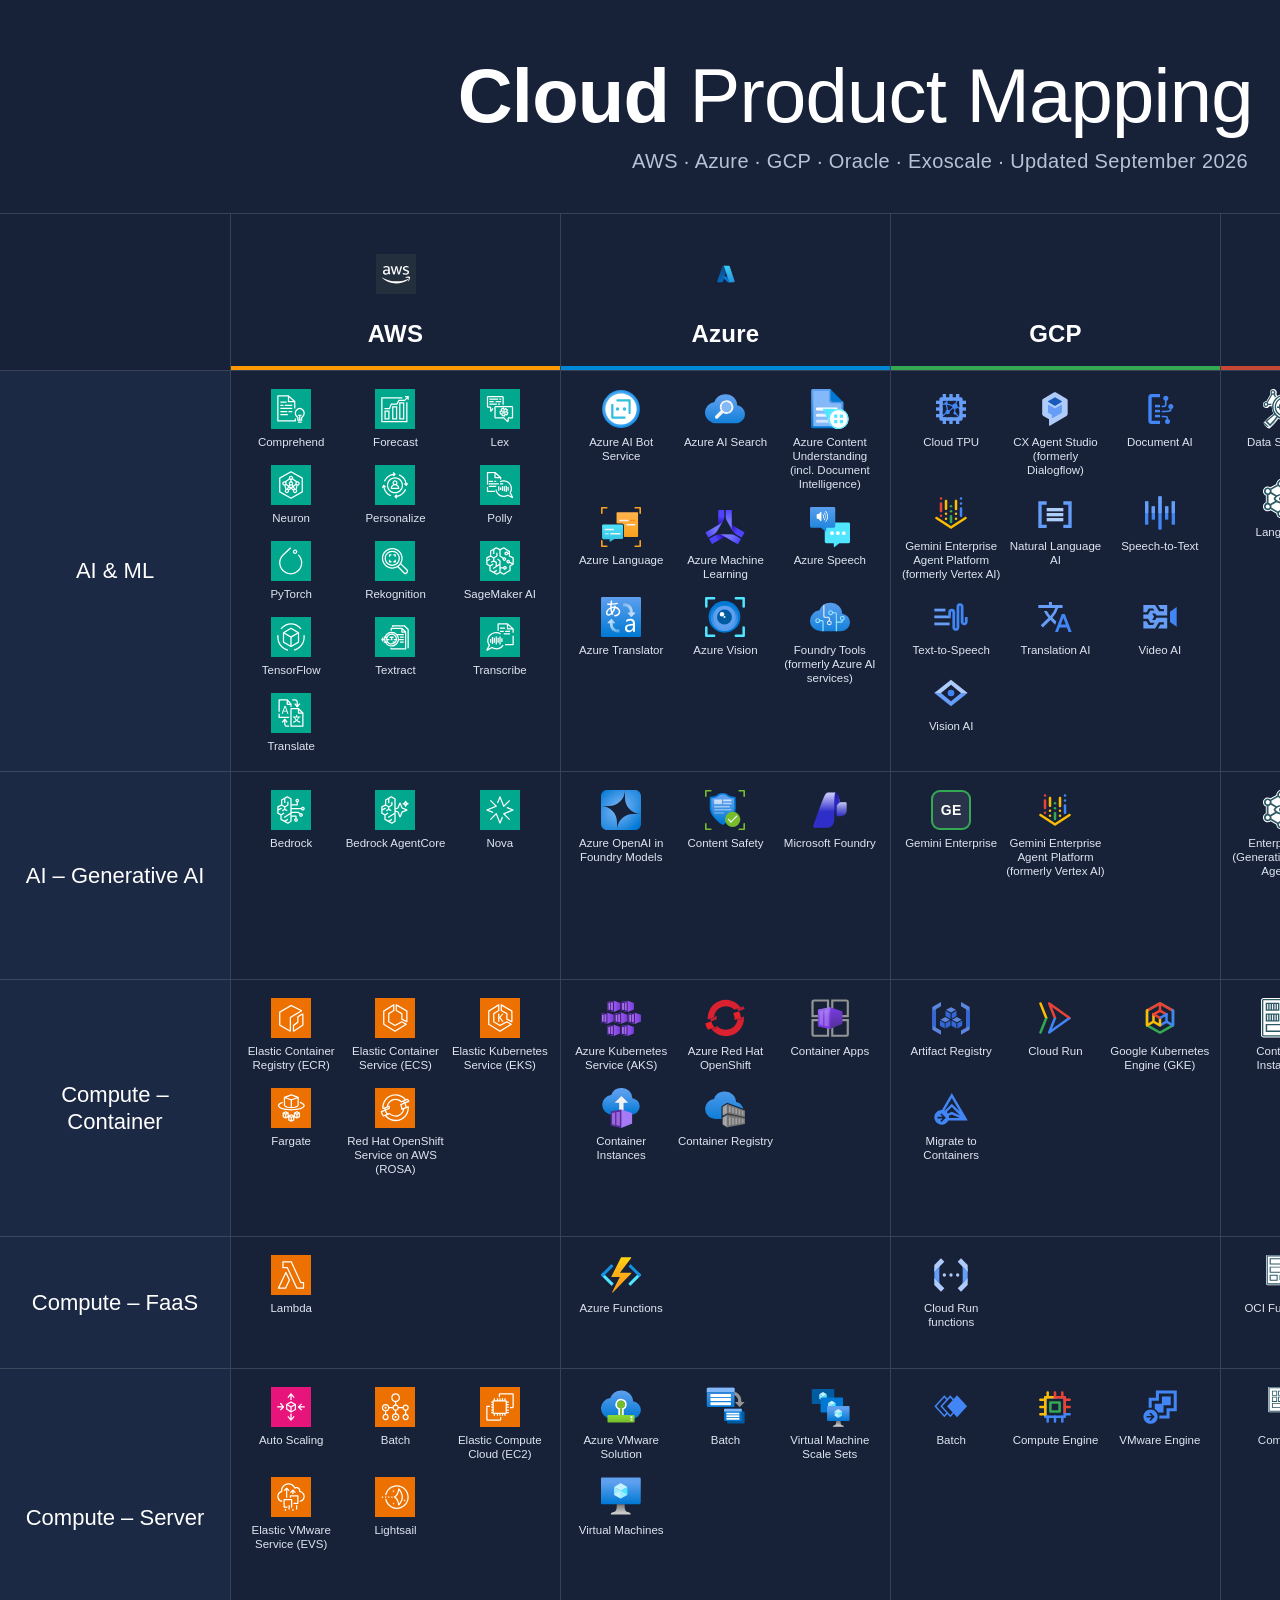
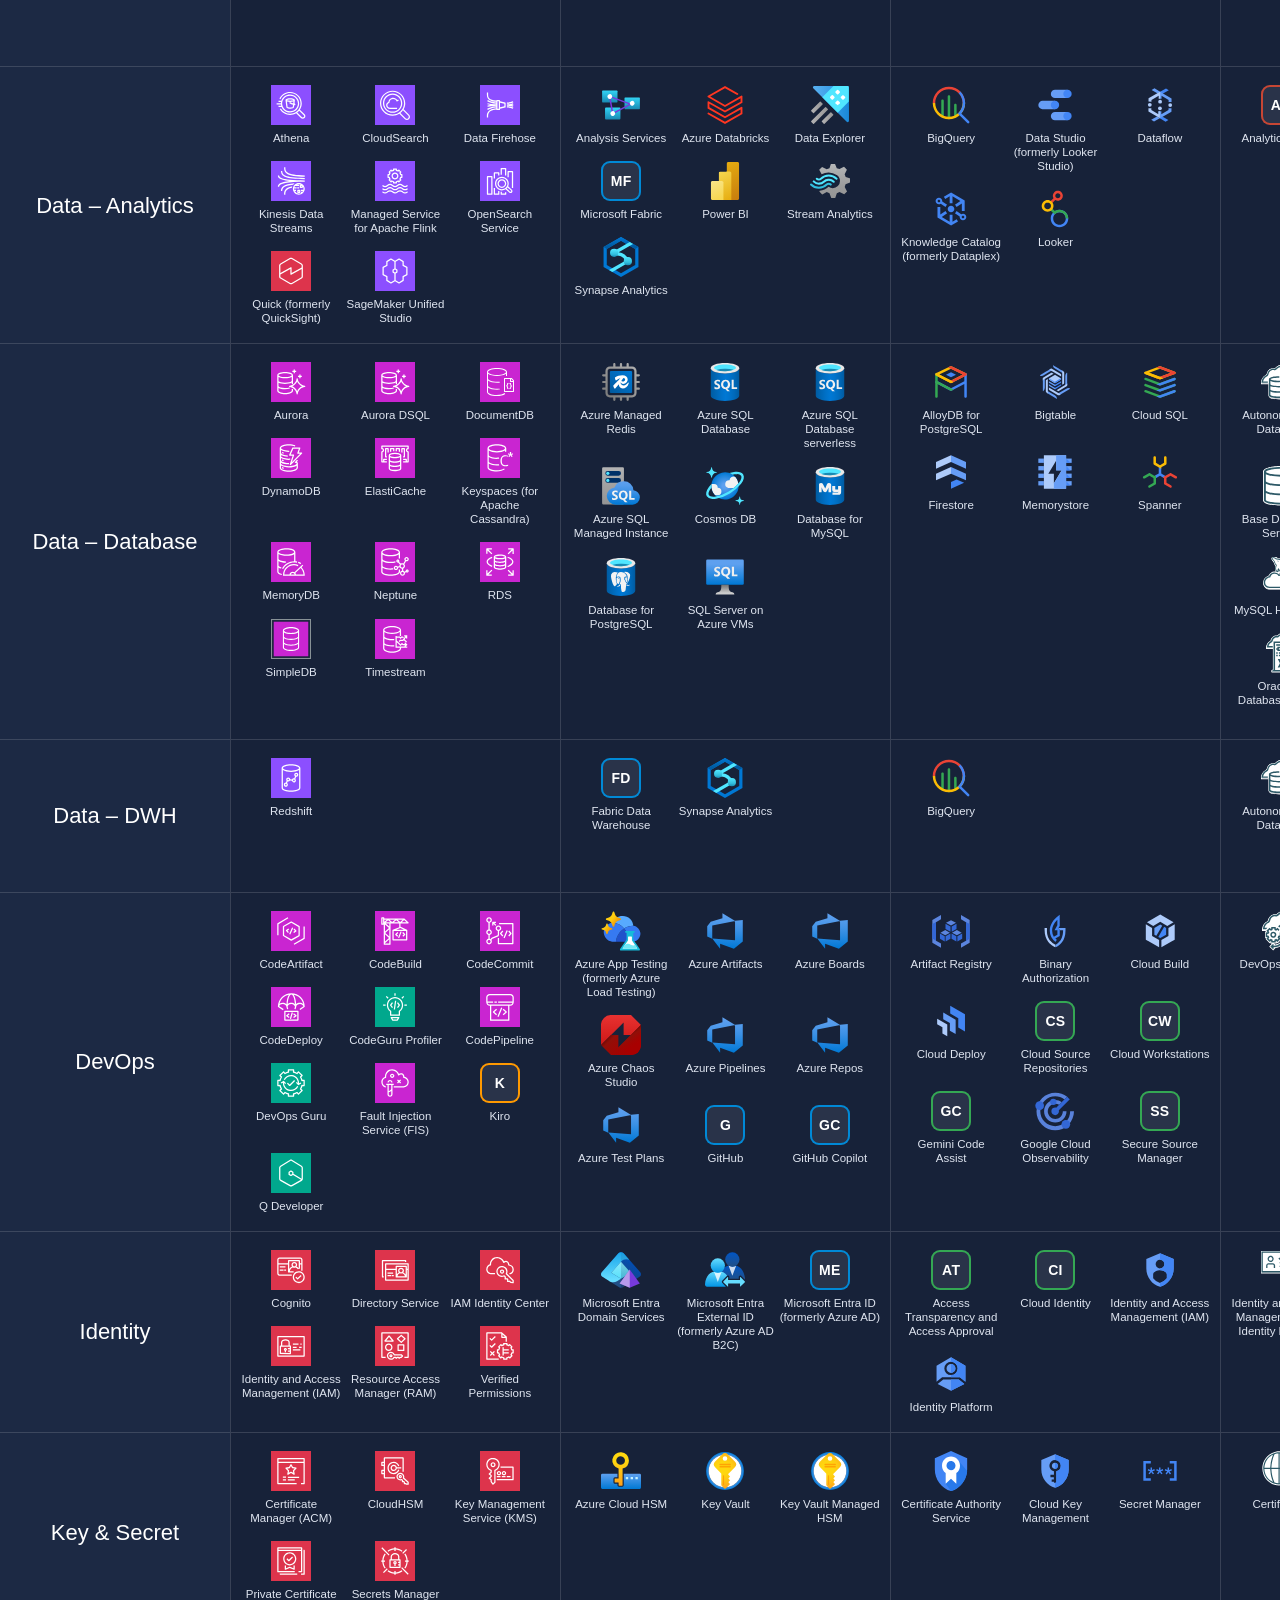
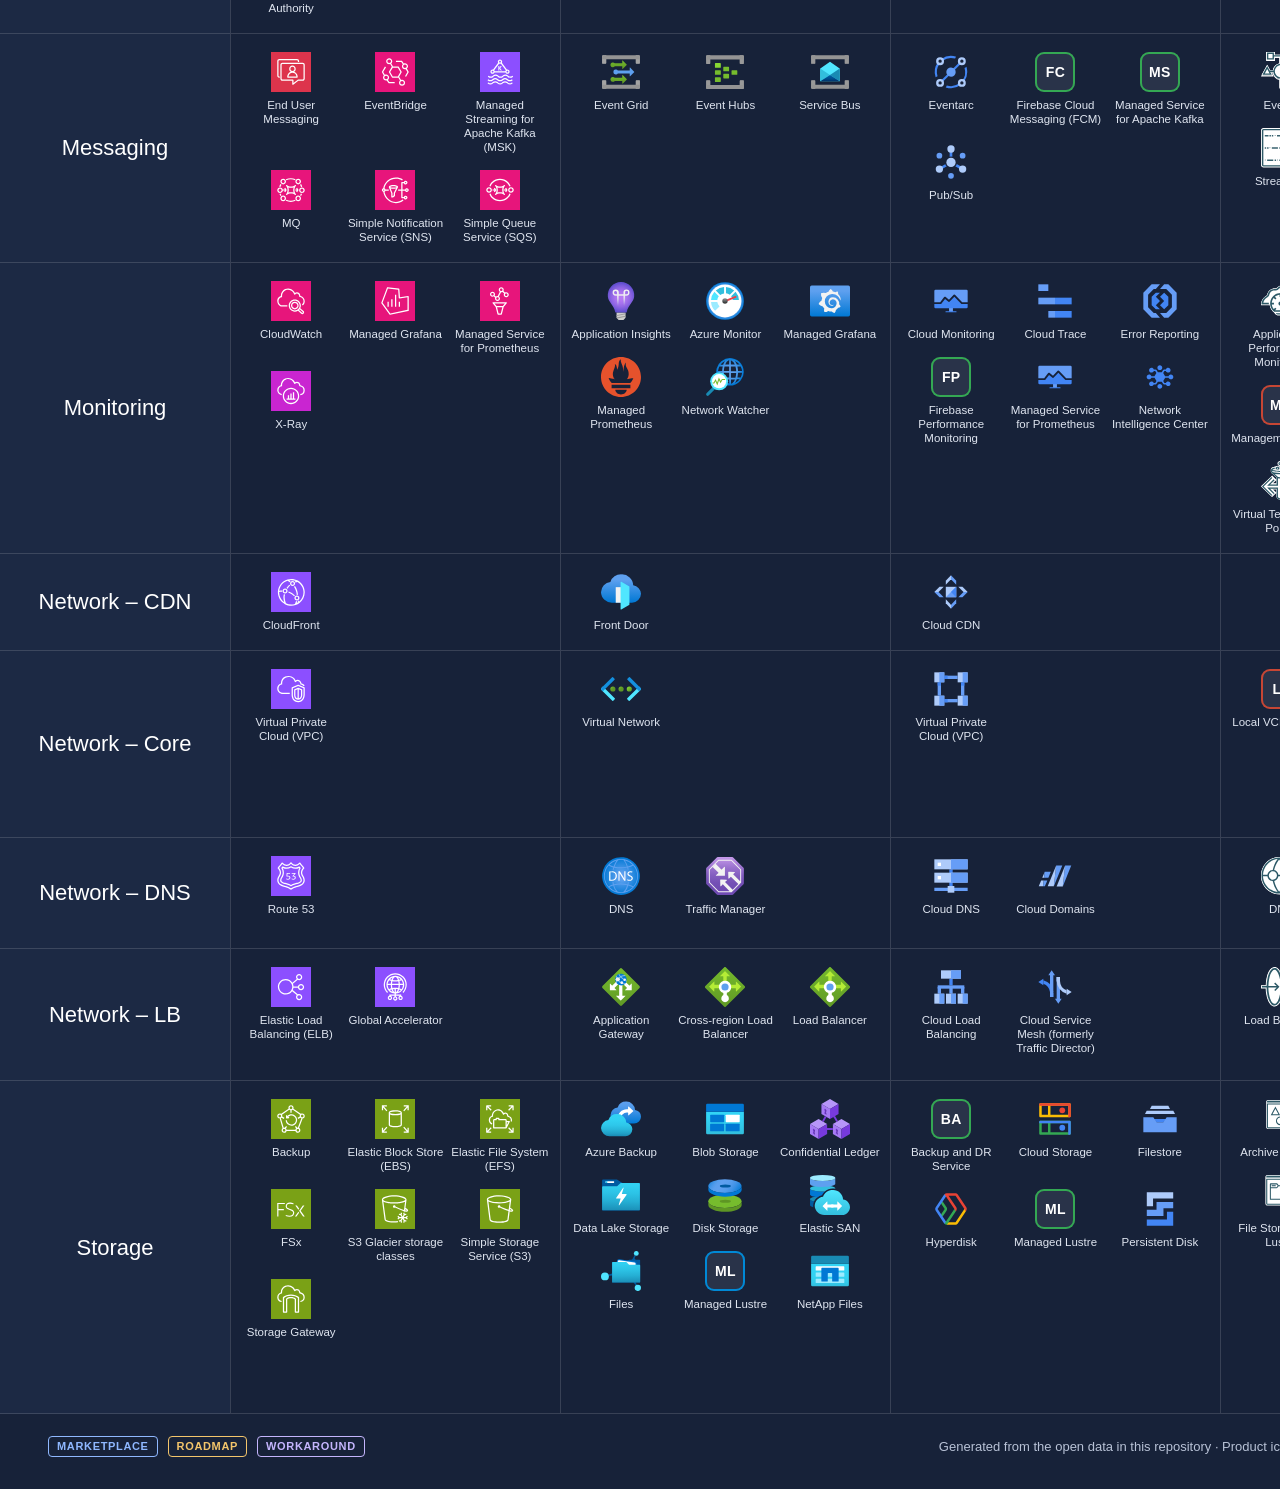
==== docs/poster-brief.html @ ef1ce5b2 "Add official provider icons and generated poster exports - Assign official architecture icons to AWS" ====
<!doctype html>
<html lang="en" data-theme="dark">
<head>
<meta charset="utf-8">
<meta name="viewport" content="width=device-width, initial-scale=1">
<title>Cloud Product Mapping — Brief</title>
<script>
  // ?theme=light|dark (default dark). After layout, expose the poster size for
  // scripts/render.py and size the printed page to the poster.
  (function () {
    var t = new URLSearchParams(location.search).get("theme");
    document.documentElement.setAttribute("data-theme", t === "light" ? "light" : "dark");
    window.addEventListener("load", function () {
      var poster = document.querySelector(".poster");
      var w = Math.ceil(poster.offsetWidth), h = Math.ceil(poster.offsetHeight);
      document.documentElement.setAttribute("data-width", w);
      document.documentElement.setAttribute("data-height", h);
      var style = document.createElement("style");
      style.textContent = "@page { size: " + w + "px " + h + "px; margin: 0; }";
      document.head.appendChild(style);
    });
  })();
</script>
<style>
/* Poster rendering (docs/poster*.html → PNG/PDF via scripts/render.py). */

:root,
:root[data-theme="dark"] {
  --bg: #172239;
  --bg-2: #1c2944;
  --line: rgba(255, 255, 255, 0.14);
  --text: #ffffff;
  --text-muted: #b8c2d6;
  --label: #dfe5f0;
  --mono-bg: rgba(255, 255, 255, 0.08);
  --tag-marketplace: #8fb8ff;
  --tag-roadmap: #f3c56b;
  --tag-workaround: #c4b5fd;
  --icon-plate: transparent;
}

:root[data-theme="light"] {
  --bg: #ffffff;
  --bg-2: #f4f6fa;
  --line: #dfe4ec;
  --text: #16213a;
  --text-muted: #56627a;
  --label: #2b3650;
  --mono-bg: #eef1f6;
  --tag-marketplace: #1a56c4;
  --tag-roadmap: #8a4b00;
  --tag-workaround: #6d28d9;
  --icon-plate: transparent;
}

* { box-sizing: border-box; }

html, body {
  margin: 0;
  background: var(--bg);
  color: var(--text);
  -webkit-print-color-adjust: exact;
  print-color-adjust: exact;
}

body {
  font-family: "Montserrat", "Avenir Next", "Segoe UI", "Helvetica Neue", Arial, sans-serif;
}

.poster {
  width: calc(230px + var(--columns) * 330px);
  padding: 56px 0 32px;
  background: var(--bg);
}

/* ---------------------------------------------------------------- header */

.poster__header { padding: 0 48px 40px; text-align: center; }

.poster__title {
  margin: 0;
  font-size: 76px;
  font-weight: 400;
  letter-spacing: -0.01em;
  line-height: 1.05;
}
.poster__title strong { font-weight: 800; }
.poster__brief {
  display: inline-block;
  margin-left: 18px;
  padding: 4px 16px;
  border: 2px solid currentColor;
  border-radius: 999px;
  font-size: 28px;
  font-weight: 600;
  vertical-align: middle;
  letter-spacing: 0.08em;
  text-transform: uppercase;
}
.poster__subtitle {
  margin: 14px 0 0;
  font-size: 20px;
  color: var(--text-muted);
  letter-spacing: 0.02em;
}

/* ---------------------------------------------------------------- grid */

.grid {
  display: grid;
  grid-template-columns: 230px repeat(var(--columns), 330px);
  border-top: 1px solid var(--line);
}

.grid__corner,
.provider,
.category,
.cell {
  border-bottom: 1px solid var(--line);
}
.provider,
.cell { border-left: 1px solid var(--line); }

.provider {
  display: flex;
  flex-direction: column;
  align-items: center;
  justify-content: center;
  gap: 12px;
  padding: 26px 12px 22px;
  box-shadow: inset 0 -4px 0 var(--provider);
}
.provider__mark { display: grid; place-items: center; height: 68px; }
.provider__logo { max-height: 64px; max-width: 110px; object-fit: contain; }
.provider__name { font-size: 24px; font-weight: 700; letter-spacing: 0.01em; }

.category {
  display: flex;
  align-items: center;
  justify-content: center;
  padding: 20px 18px;
  text-align: center;
  font-size: 22px;
  font-weight: 400;
  line-height: 1.25;
  background: var(--bg-2);
}

.cell {
  display: grid;
  grid-template-columns: repeat(3, 1fr);
  align-content: start;
  gap: 16px 4px;
  padding: 18px 10px;
}

/* ---------------------------------------------------------------- tiles */

.tile {
  display: flex;
  flex-direction: column;
  align-items: center;
  gap: 6px;
  min-width: 0;
  text-align: center;
}

.tile__icon {
  width: 40px;
  height: 40px;
  object-fit: contain;
  flex: none;
}

.tile__icon--mono {
  display: grid;
  place-items: center;
  border-radius: 9px;
  background: var(--mono-bg);
  box-shadow: inset 0 0 0 2px var(--provider);
  color: var(--text);
  font-size: 14px;
  font-weight: 700;
  letter-spacing: 0.02em;
}

.tile__label {
  max-width: 100%;
  font-size: 11.5px;
  line-height: 1.22;
  color: var(--label);
  overflow-wrap: anywhere;
  hyphens: auto;
}

.tile__tag {
  display: inline-block;
  padding: 1px 5px;
  border: 1px solid currentColor;
  border-radius: 4px;
  font-size: 8.5px;
  font-weight: 700;
  line-height: 1.3;
  letter-spacing: 0.06em;
  text-transform: uppercase;
}
.tile__tag--marketplace { color: var(--tag-marketplace); }
.tile__tag--roadmap { color: var(--tag-roadmap); }
.tile__tag--workaround { color: var(--tag-workaround); }

.tile--roadmap .tile__icon,
.tile--workaround .tile__icon { opacity: 0.75; }

/* ---------------------------------------------------------------- footer */

.poster__footer {
  display: flex;
  align-items: center;
  justify-content: space-between;
  gap: 24px;
  padding: 22px 48px 0;
  color: var(--text-muted);
  font-size: 13px;
}
.poster__footer p { margin: 0; text-align: right; }
.poster__legend { display: flex; gap: 10px; }
.poster__legend .tile__tag { font-size: 11px; padding: 2px 8px; }

</style>
</head>
<body>
<div class="poster" style="--columns: 5">
  <header class="poster__header">
    <h1 class="poster__title"><strong>Cloud</strong> Product Mapping <span class="poster__brief">Brief</span></h1>
    <p class="poster__subtitle">AWS · Azure · GCP · Oracle · Exoscale · Updated September 2026</p>
  </header>
  <div class="grid">
<div class="grid__corner"></div>
<div class="provider" style="--provider:#FF9900"><span class="provider__mark"><img class="provider__logo" src="[data-uri]" alt=""></span><span class="provider__name">AWS</span></div>
<div class="provider" style="--provider:#0089D6"><span class="provider__mark"><img class="provider__logo" src="[data-uri]" alt=""></span><span class="provider__name">Azure</span></div>
<div class="provider" style="--provider:#34A853"><span class="provider__mark"></span><span class="provider__name">GCP</span></div>
<div class="provider" style="--provider:#C74634"><span class="provider__mark"><img class="provider__logo" src="[data-uri]" alt=""></span><span class="provider__name">Oracle</span></div>
<div class="provider" style="--provider:#DA291C"><span class="provider__mark"><img class="provider__logo" src="[data-uri]" alt=""></span><span class="provider__name">Exoscale</span></div>
<div class="category"><span>AI &amp; ML</span></div>
<div class="cell" style="--provider:#FF9900"><div class="tile"><img class="tile__icon" src="[data-uri]" alt=""><span class="tile__label">Comprehend</span></div><div class="tile"><img class="tile__icon" src="[data-uri]" alt=""><span class="tile__label">Forecast</span></div><div class="tile"><img class="tile__icon" src="[data-uri]" alt=""><span class="tile__label">Lex</span></div><div class="tile"><img class="tile__icon" src="[data-uri]" alt=""><span class="tile__label">Neuron</span></div><div class="tile"><img class="tile__icon" src="[data-uri]" alt=""><span class="tile__label">Personalize</span></div><div class="tile"><img class="tile__icon" src="[data-uri]" alt=""><span class="tile__label">Polly</span></div><div class="tile"><img class="tile__icon" src="[data-uri]" alt=""><span class="tile__label">PyTorch</span></div><div class="tile"><img class="tile__icon" src="[data-uri]" alt=""><span class="tile__label">Rekognition</span></div><div class="tile"><img class="tile__icon" src="[data-uri]" alt=""><span class="tile__label">SageMaker AI</span></div><div class="tile"><img class="tile__icon" src="[data-uri]" alt=""><span class="tile__label">TensorFlow</span></div><div class="tile"><img class="tile__icon" src="[data-uri]" alt=""><span class="tile__label">Textract</span></div><div class="tile"><img class="tile__icon" src="[data-uri]" alt=""><span class="tile__label">Transcribe</span></div><div class="tile"><img class="tile__icon" src="[data-uri]" alt=""><span class="tile__label">Translate</span></div></div>
<div class="cell" style="--provider:#0089D6"><div class="tile"><img class="tile__icon" src="[data-uri]" alt=""><span class="tile__label">Azure AI Bot Service</span></div><div class="tile"><img class="tile__icon" src="[data-uri]" alt=""><span class="tile__label">Azure AI Search</span></div><div class="tile"><img class="tile__icon" src="[data-uri]" alt=""><span class="tile__label">Azure Content Understanding (incl. Document Intelligence)</span></div><div class="tile"><img class="tile__icon" src="[data-uri]" alt=""><span class="tile__label">Azure Language</span></div><div class="tile"><img class="tile__icon" src="[data-uri]" alt=""><span class="tile__label">Azure Machine Learning</span></div><div class="tile"><img class="tile__icon" src="[data-uri]" alt=""><span class="tile__label">Azure Speech</span></div><div class="tile"><img class="tile__icon" src="[data-uri]" alt=""><span class="tile__label">Azure Translator</span></div><div class="tile"><img class="tile__icon" src="[data-uri]" alt=""><span class="tile__label">Azure Vision</span></div><div class="tile"><img class="tile__icon" src="[data-uri]" alt=""><span class="tile__label">Foundry Tools (formerly Azure AI services)</span></div></div>
<div class="cell" style="--provider:#34A853"><div class="tile"><img class="tile__icon" src="[data-uri]" alt=""><span class="tile__label">Cloud TPU</span></div><div class="tile"><img class="tile__icon" src="[data-uri]" alt=""><span class="tile__label">CX Agent Studio (formerly Dialogflow)</span></div><div class="tile"><img class="tile__icon" src="[data-uri]" alt=""><span class="tile__label">Document AI</span></div><div class="tile"><img class="tile__icon" src="[data-uri]" alt=""><span class="tile__label">Gemini Enterprise Agent Platform (formerly Vertex AI)</span></div><div class="tile"><img class="tile__icon" src="[data-uri]" alt=""><span class="tile__label">Natural Language AI</span></div><div class="tile"><img class="tile__icon" src="[data-uri]" alt=""><span class="tile__label">Speech-to-Text</span></div><div class="tile"><img class="tile__icon" src="[data-uri]" alt=""><span class="tile__label">Text-to-Speech</span></div><div class="tile"><img class="tile__icon" src="[data-uri]" alt=""><span class="tile__label">Translation AI</span></div><div class="tile"><img class="tile__icon" src="[data-uri]" alt=""><span class="tile__label">Video AI</span></div><div class="tile"><img class="tile__icon" src="[data-uri]" alt=""><span class="tile__label">Vision AI</span></div></div>
<div class="cell" style="--provider:#C74634"><div class="tile"><img class="tile__icon" src="[data-uri]" alt=""><span class="tile__label">Data Science</span></div><div class="tile"><img class="tile__icon" src="[data-uri]" alt=""><span class="tile__label">Digital Assistant</span></div><div class="tile"><img class="tile__icon" src="[data-uri]" alt=""><span class="tile__label">Document Understanding</span></div><div class="tile"><img class="tile__icon" src="[data-uri]" alt=""><span class="tile__label">Language</span></div><div class="tile"><img class="tile__icon" src="[data-uri]" alt=""><span class="tile__label">Speech</span></div><div class="tile"><img class="tile__icon" src="[data-uri]" alt=""><span class="tile__label">Vision</span></div></div>
<div class="cell" style="--provider:#DA291C"><div class="tile"><img class="tile__icon" src="[data-uri]" alt=""><span class="tile__label">GPU Instances</span></div><div class="tile tile--workaround"><img class="tile__icon" src="[data-uri]" alt=""><span class="tile__label">Open-source MLOps on GPU Instances / SKS</span><span class="tile__tag tile__tag--workaround">Workaround</span></div></div>
<div class="category"><span>AI – Generative AI</span></div>
<div class="cell" style="--provider:#FF9900"><div class="tile"><img class="tile__icon" src="[data-uri]" alt=""><span class="tile__label">Bedrock</span></div><div class="tile"><img class="tile__icon" src="[data-uri]" alt=""><span class="tile__label">Bedrock AgentCore</span></div><div class="tile"><img class="tile__icon" src="[data-uri]" alt=""><span class="tile__label">Nova</span></div></div>
<div class="cell" style="--provider:#0089D6"><div class="tile"><img class="tile__icon" src="[data-uri]" alt=""><span class="tile__label">Azure OpenAI in Foundry Models</span></div><div class="tile"><img class="tile__icon" src="[data-uri]" alt=""><span class="tile__label">Content Safety</span></div><div class="tile"><img class="tile__icon" src="[data-uri]" alt=""><span class="tile__label">Microsoft Foundry</span></div></div>
<div class="cell" style="--provider:#34A853"><div class="tile"><span class="tile__icon tile__icon--mono" aria-hidden="true">GE</span><span class="tile__label">Gemini Enterprise</span></div><div class="tile"><img class="tile__icon" src="[data-uri]" alt=""><span class="tile__label">Gemini Enterprise Agent Platform (formerly Vertex AI)</span></div></div>
<div class="cell" style="--provider:#C74634"><div class="tile"><img class="tile__icon" src="[data-uri]" alt=""><span class="tile__label">Enterprise AI (Generative AI &amp; AI Agents)</span></div></div>
<div class="cell" style="--provider:#DA291C"><div class="tile"><img class="tile__icon" src="[data-uri]" alt=""><span class="tile__label">Dedicated Inference</span></div><div class="tile"><img class="tile__icon" src="[data-uri]" alt=""><span class="tile__label">Managed Inference</span></div><div class="tile"><img class="tile__icon" src="[data-uri]" alt=""><span class="tile__label">Managed Vector Databases</span></div><div class="tile tile--marketplace"><img class="tile__icon" src="[data-uri]" alt=""><span class="tile__label">DigLM</span><span class="tile__tag tile__tag--marketplace">Marketplace</span></div></div>
<div class="category"><span>Compute – Container</span></div>
<div class="cell" style="--provider:#FF9900"><div class="tile"><img class="tile__icon" src="[data-uri]" alt=""><span class="tile__label">Elastic Container Registry (ECR)</span></div><div class="tile"><img class="tile__icon" src="[data-uri]" alt=""><span class="tile__label">Elastic Container Service (ECS)</span></div><div class="tile"><img class="tile__icon" src="[data-uri]" alt=""><span class="tile__label">Elastic Kubernetes Service (EKS)</span></div><div class="tile"><img class="tile__icon" src="[data-uri]" alt=""><span class="tile__label">Fargate</span></div><div class="tile"><img class="tile__icon" src="[data-uri]" alt=""><span class="tile__label">Red Hat OpenShift Service on AWS (ROSA)</span></div></div>
<div class="cell" style="--provider:#0089D6"><div class="tile"><img class="tile__icon" src="[data-uri]" alt=""><span class="tile__label">Azure Kubernetes Service (AKS)</span></div><div class="tile"><img class="tile__icon" src="[data-uri]" alt=""><span class="tile__label">Azure Red Hat OpenShift</span></div><div class="tile"><img class="tile__icon" src="[data-uri]" alt=""><span class="tile__label">Container Apps</span></div><div class="tile"><img class="tile__icon" src="[data-uri]" alt=""><span class="tile__label">Container Instances</span></div><div class="tile"><img class="tile__icon" src="[data-uri]" alt=""><span class="tile__label">Container Registry</span></div></div>
<div class="cell" style="--provider:#34A853"><div class="tile"><img class="tile__icon" src="[data-uri]" alt=""><span class="tile__label">Artifact Registry</span></div><div class="tile"><img class="tile__icon" src="[data-uri]" alt=""><span class="tile__label">Cloud Run</span></div><div class="tile"><img class="tile__icon" src="[data-uri]" alt=""><span class="tile__label">Google Kubernetes Engine (GKE)</span></div><div class="tile"><img class="tile__icon" src="[data-uri]" alt=""><span class="tile__label">Migrate to Containers</span></div></div>
<div class="cell" style="--provider:#C74634"><div class="tile"><img class="tile__icon" src="[data-uri]" alt=""><span class="tile__label">Container Instances</span></div><div class="tile"><img class="tile__icon" src="[data-uri]" alt=""><span class="tile__label">Container Registry</span></div><div class="tile"><img class="tile__icon" src="[data-uri]" alt=""><span class="tile__label">Kubernetes Engine (OKE)</span></div></div>
<div class="cell" style="--provider:#DA291C"><div class="tile"><img class="tile__icon" src="[data-uri]" alt=""><span class="tile__label">Karpenter for SKS</span></div><div class="tile"><img class="tile__icon" src="[data-uri]" alt=""><span class="tile__label">Scalable Kubernetes Service (SKS)</span></div><div class="tile tile--marketplace"><img class="tile__icon" src="[data-uri]" alt=""><span class="tile__label">8gears Container Registry (Harbor)</span><span class="tile__tag tile__tag--marketplace">Marketplace</span></div><div class="tile tile--marketplace"><img class="tile__icon" src="[data-uri]" alt=""><span class="tile__label">APPUiO Managed OpenShift</span><span class="tile__tag tile__tag--marketplace">Marketplace</span></div><div class="tile tile--marketplace"><img class="tile__icon" src="[data-uri]" alt=""><span class="tile__label">Kubernetes Platform by Elastisys</span><span class="tile__tag tile__tag--marketplace">Marketplace</span></div></div>
<div class="category"><span>Compute – FaaS</span></div>
<div class="cell" style="--provider:#FF9900"><div class="tile"><img class="tile__icon" src="[data-uri]" alt=""><span class="tile__label">Lambda</span></div></div>
<div class="cell" style="--provider:#0089D6"><div class="tile"><img class="tile__icon" src="[data-uri]" alt=""><span class="tile__label">Azure Functions</span></div></div>
<div class="cell" style="--provider:#34A853"><div class="tile"><img class="tile__icon" src="[data-uri]" alt=""><span class="tile__label">Cloud Run functions</span></div></div>
<div class="cell" style="--provider:#C74634"><div class="tile"><img class="tile__icon" src="[data-uri]" alt=""><span class="tile__label">OCI Functions</span></div></div>
<div class="cell" style="--provider:#DA291C"><div class="tile tile--roadmap"><img class="tile__icon" src="[data-uri]" alt=""><span class="tile__label">Serverless</span><span class="tile__tag tile__tag--roadmap">Roadmap</span></div><div class="tile tile--workaround"><img class="tile__icon" src="[data-uri]" alt=""><span class="tile__label">SKS + Knative / OpenFaaS</span><span class="tile__tag tile__tag--workaround">Workaround</span></div></div>
<div class="category"><span>Compute – Server</span></div>
<div class="cell" style="--provider:#FF9900"><div class="tile"><img class="tile__icon" src="[data-uri]" alt=""><span class="tile__label">Auto Scaling</span></div><div class="tile"><img class="tile__icon" src="[data-uri]" alt=""><span class="tile__label">Batch</span></div><div class="tile"><img class="tile__icon" src="[data-uri]" alt=""><span class="tile__label">Elastic Compute Cloud (EC2)</span></div><div class="tile"><img class="tile__icon" src="[data-uri]" alt=""><span class="tile__label">Elastic VMware Service (EVS)</span></div><div class="tile"><img class="tile__icon" src="[data-uri]" alt=""><span class="tile__label">Lightsail</span></div></div>
<div class="cell" style="--provider:#0089D6"><div class="tile"><img class="tile__icon" src="[data-uri]" alt=""><span class="tile__label">Azure VMware Solution</span></div><div class="tile"><img class="tile__icon" src="[data-uri]" alt=""><span class="tile__label">Batch</span></div><div class="tile"><img class="tile__icon" src="[data-uri]" alt=""><span class="tile__label">Virtual Machine Scale Sets</span></div><div class="tile"><img class="tile__icon" src="[data-uri]" alt=""><span class="tile__label">Virtual Machines</span></div></div>
<div class="cell" style="--provider:#34A853"><div class="tile"><img class="tile__icon" src="[data-uri]" alt=""><span class="tile__label">Batch</span></div><div class="tile"><img class="tile__icon" src="[data-uri]" alt=""><span class="tile__label">Compute Engine</span></div><div class="tile"><img class="tile__icon" src="[data-uri]" alt=""><span class="tile__label">VMware Engine</span></div></div>
<div class="cell" style="--provider:#C74634"><div class="tile"><img class="tile__icon" src="[data-uri]" alt=""><span class="tile__label">Compute</span></div><div class="tile"><span class="tile__icon tile__icon--mono" aria-hidden="true">OC</span><span class="tile__label">Oracle Cloud VMware Solution</span></div></div>
<div class="cell" style="--provider:#DA291C"><div class="tile"><img class="tile__icon" src="[data-uri]" alt=""><span class="tile__label">Anti-Affinity Groups</span></div><div class="tile"><img class="tile__icon" src="[data-uri]" alt=""><span class="tile__label">Compute Instances</span></div><div class="tile"><img class="tile__icon" src="[data-uri]" alt=""><span class="tile__label">Custom Templates</span></div><div class="tile"><img class="tile__icon" src="[data-uri]" alt=""><span class="tile__label">Dedicated Hypervisors</span></div><div class="tile"><img class="tile__icon" src="[data-uri]" alt=""><span class="tile__label">GPU Instances</span></div><div class="tile"><img class="tile__icon" src="[data-uri]" alt=""><span class="tile__label">Instance Pools</span></div><div class="tile tile--marketplace"><img class="tile__icon" src="[data-uri]" alt=""><span class="tile__label">Microsoft SQL Server PAYG</span><span class="tile__tag tile__tag--marketplace">Marketplace</span></div></div>
<div class="category"><span>Data – Analytics</span></div>
<div class="cell" style="--provider:#FF9900"><div class="tile"><img class="tile__icon" src="[data-uri]" alt=""><span class="tile__label">Athena</span></div><div class="tile"><img class="tile__icon" src="[data-uri]" alt=""><span class="tile__label">CloudSearch</span></div><div class="tile"><img class="tile__icon" src="[data-uri]" alt=""><span class="tile__label">Data Firehose</span></div><div class="tile"><img class="tile__icon" src="[data-uri]" alt=""><span class="tile__label">Kinesis Data Streams</span></div><div class="tile"><img class="tile__icon" src="[data-uri]" alt=""><span class="tile__label">Managed Service for Apache Flink</span></div><div class="tile"><img class="tile__icon" src="[data-uri]" alt=""><span class="tile__label">OpenSearch Service</span></div><div class="tile"><img class="tile__icon" src="[data-uri]" alt=""><span class="tile__label">Quick (formerly QuickSight)</span></div><div class="tile"><img class="tile__icon" src="[data-uri]" alt=""><span class="tile__label">SageMaker Unified Studio</span></div></div>
<div class="cell" style="--provider:#0089D6"><div class="tile"><img class="tile__icon" src="[data-uri]" alt=""><span class="tile__label">Analysis Services</span></div><div class="tile"><img class="tile__icon" src="[data-uri]" alt=""><span class="tile__label">Azure Databricks</span></div><div class="tile"><img class="tile__icon" src="[data-uri]" alt=""><span class="tile__label">Data Explorer</span></div><div class="tile"><span class="tile__icon tile__icon--mono" aria-hidden="true">MF</span><span class="tile__label">Microsoft Fabric</span></div><div class="tile"><img class="tile__icon" src="[data-uri]" alt=""><span class="tile__label">Power BI</span></div><div class="tile"><img class="tile__icon" src="[data-uri]" alt=""><span class="tile__label">Stream Analytics</span></div><div class="tile"><img class="tile__icon" src="[data-uri]" alt=""><span class="tile__label">Synapse Analytics</span></div></div>
<div class="cell" style="--provider:#34A853"><div class="tile"><img class="tile__icon" src="[data-uri]" alt=""><span class="tile__label">BigQuery</span></div><div class="tile"><img class="tile__icon" src="[data-uri]" alt=""><span class="tile__label">Data Studio (formerly Looker Studio)</span></div><div class="tile"><img class="tile__icon" src="[data-uri]" alt=""><span class="tile__label">Dataflow</span></div><div class="tile"><img class="tile__icon" src="[data-uri]" alt=""><span class="tile__label">Knowledge Catalog (formerly Dataplex)</span></div><div class="tile"><img class="tile__icon" src="[data-uri]" alt=""><span class="tile__label">Looker</span></div></div>
<div class="cell" style="--provider:#C74634"><div class="tile"><span class="tile__icon tile__icon--mono" aria-hidden="true">AC</span><span class="tile__label">Analytics Cloud</span></div><div class="tile"><span class="tile__icon tile__icon--mono" aria-hidden="true">FD</span><span class="tile__label">Fusion Data Intelligence (formerly Fusion Analytics Warehouse)</span></div><div class="tile"><img class="tile__icon" src="[data-uri]" alt=""><span class="tile__label">Search with OpenSearch</span></div></div>
<div class="cell" style="--provider:#DA291C"><div class="tile"><img class="tile__icon" src="[data-uri]" alt=""><span class="tile__label">Managed ClickHouse</span></div><div class="tile"><img class="tile__icon" src="[data-uri]" alt=""><span class="tile__label">Managed OpenSearch</span></div><div class="tile tile--marketplace"><img class="tile__icon" src="[data-uri]" alt=""><span class="tile__label">Matomo (Glasskube)</span><span class="tile__tag tile__tag--marketplace">Marketplace</span></div><div class="tile tile--marketplace"><img class="tile__icon" src="[data-uri]" alt=""><span class="tile__label">Metabase (Glasskube)</span><span class="tile__tag tile__tag--marketplace">Marketplace</span></div></div>
<div class="category"><span>Data – Database</span></div>
<div class="cell" style="--provider:#FF9900"><div class="tile"><img class="tile__icon" src="[data-uri]" alt=""><span class="tile__label">Aurora</span></div><div class="tile"><img class="tile__icon" src="[data-uri]" alt=""><span class="tile__label">Aurora DSQL</span></div><div class="tile"><img class="tile__icon" src="[data-uri]" alt=""><span class="tile__label">DocumentDB</span></div><div class="tile"><img class="tile__icon" src="[data-uri]" alt=""><span class="tile__label">DynamoDB</span></div><div class="tile"><img class="tile__icon" src="[data-uri]" alt=""><span class="tile__label">ElastiCache</span></div><div class="tile"><img class="tile__icon" src="[data-uri]" alt=""><span class="tile__label">Keyspaces (for Apache Cassandra)</span></div><div class="tile"><img class="tile__icon" src="[data-uri]" alt=""><span class="tile__label">MemoryDB</span></div><div class="tile"><img class="tile__icon" src="[data-uri]" alt=""><span class="tile__label">Neptune</span></div><div class="tile"><img class="tile__icon" src="[data-uri]" alt=""><span class="tile__label">RDS</span></div><div class="tile"><img class="tile__icon" src="[data-uri]" alt=""><span class="tile__label">SimpleDB</span></div><div class="tile"><img class="tile__icon" src="[data-uri]" alt=""><span class="tile__label">Timestream</span></div></div>
<div class="cell" style="--provider:#0089D6"><div class="tile"><img class="tile__icon" src="[data-uri]" alt=""><span class="tile__label">Azure Managed Redis</span></div><div class="tile"><img class="tile__icon" src="[data-uri]" alt=""><span class="tile__label">Azure SQL Database</span></div><div class="tile"><img class="tile__icon" src="[data-uri]" alt=""><span class="tile__label">Azure SQL Database serverless</span></div><div class="tile"><img class="tile__icon" src="[data-uri]" alt=""><span class="tile__label">Azure SQL Managed Instance</span></div><div class="tile"><img class="tile__icon" src="[data-uri]" alt=""><span class="tile__label">Cosmos DB</span></div><div class="tile"><img class="tile__icon" src="[data-uri]" alt=""><span class="tile__label">Database for MySQL</span></div><div class="tile"><img class="tile__icon" src="[data-uri]" alt=""><span class="tile__label">Database for PostgreSQL</span></div><div class="tile"><img class="tile__icon" src="[data-uri]" alt=""><span class="tile__label">SQL Server on Azure VMs</span></div></div>
<div class="cell" style="--provider:#34A853"><div class="tile"><img class="tile__icon" src="[data-uri]" alt=""><span class="tile__label">AlloyDB for PostgreSQL</span></div><div class="tile"><img class="tile__icon" src="[data-uri]" alt=""><span class="tile__label">Bigtable</span></div><div class="tile"><img class="tile__icon" src="[data-uri]" alt=""><span class="tile__label">Cloud SQL</span></div><div class="tile"><img class="tile__icon" src="[data-uri]" alt=""><span class="tile__label">Firestore</span></div><div class="tile"><img class="tile__icon" src="[data-uri]" alt=""><span class="tile__label">Memorystore</span></div><div class="tile"><img class="tile__icon" src="[data-uri]" alt=""><span class="tile__label">Spanner</span></div></div>
<div class="cell" style="--provider:#C74634"><div class="tile"><img class="tile__icon" src="[data-uri]" alt=""><span class="tile__label">Autonomous AI Database</span></div><div class="tile"><img class="tile__icon" src="[data-uri]" alt=""><span class="tile__label">Autonomous AI JSON Database</span></div><div class="tile"><img class="tile__icon" src="[data-uri]" alt=""><span class="tile__label">Autonomous AI Transaction Processing</span></div><div class="tile"><img class="tile__icon" src="[data-uri]" alt=""><span class="tile__label">Base Database Service</span></div><div class="tile"><img class="tile__icon" src="[data-uri]" alt=""><span class="tile__label">Database with PostgreSQL</span></div><div class="tile"><img class="tile__icon" src="[data-uri]" alt=""><span class="tile__label">Exadata Database Service</span></div><div class="tile"><img class="tile__icon" src="[data-uri]" alt=""><span class="tile__label">MySQL HeatWave</span></div><div class="tile"><img class="tile__icon" src="[data-uri]" alt=""><span class="tile__label">NoSQL Database</span></div><div class="tile"><img class="tile__icon" src="[data-uri]" alt=""><span class="tile__label">OCI Cache</span></div><div class="tile"><img class="tile__icon" src="[data-uri]" alt=""><span class="tile__label">Oracle AI Database@AWS</span></div><div class="tile"><img class="tile__icon" src="[data-uri]" alt=""><span class="tile__label">Oracle AI Database@Azure</span></div><div class="tile"><img class="tile__icon" src="[data-uri]" alt=""><span class="tile__label">Oracle AI Database@Google Cloud</span></div></div>
<div class="cell" style="--provider:#DA291C"><div class="tile"><img class="tile__icon" src="[data-uri]" alt=""><span class="tile__label">DBaaS</span></div><div class="tile"><img class="tile__icon" src="[data-uri]" alt=""><span class="tile__label">Managed ClickHouse</span></div><div class="tile"><img class="tile__icon" src="[data-uri]" alt=""><span class="tile__label">Managed MySQL</span></div><div class="tile"><img class="tile__icon" src="[data-uri]" alt=""><span class="tile__label">Managed OpenSearch</span></div><div class="tile"><img class="tile__icon" src="[data-uri]" alt=""><span class="tile__label">Managed PostgreSQL</span></div><div class="tile"><img class="tile__icon" src="[data-uri]" alt=""><span class="tile__label">Managed Valkey</span></div><div class="tile"><img class="tile__icon" src="[data-uri]" alt=""><span class="tile__label">pgvector (Vector Search)</span></div><div class="tile tile--workaround"><img class="tile__icon" src="[data-uri]" alt=""><span class="tile__label">Cassandra / graph databases on Compute</span><span class="tile__tag tile__tag--workaround">Workaround</span></div></div>
<div class="category"><span>Data – DWH</span></div>
<div class="cell" style="--provider:#FF9900"><div class="tile"><img class="tile__icon" src="[data-uri]" alt=""><span class="tile__label">Redshift</span></div></div>
<div class="cell" style="--provider:#0089D6"><div class="tile"><span class="tile__icon tile__icon--mono" aria-hidden="true">FD</span><span class="tile__label">Fabric Data Warehouse</span></div><div class="tile"><img class="tile__icon" src="[data-uri]" alt=""><span class="tile__label">Synapse Analytics</span></div></div>
<div class="cell" style="--provider:#34A853"><div class="tile"><img class="tile__icon" src="[data-uri]" alt=""><span class="tile__label">BigQuery</span></div></div>
<div class="cell" style="--provider:#C74634"><div class="tile"><img class="tile__icon" src="[data-uri]" alt=""><span class="tile__label">Autonomous AI Database</span></div><div class="tile"><img class="tile__icon" src="[data-uri]" alt=""><span class="tile__label">Autonomous AI Lakehouse (formerly Autonomous Data Warehouse)</span></div><div class="tile"><img class="tile__icon" src="[data-uri]" alt=""><span class="tile__label">MySQL HeatWave</span></div></div>
<div class="cell" style="--provider:#DA291C"><div class="tile tile--roadmap"><img class="tile__icon" src="[data-uri]" alt=""><span class="tile__label">Data Platform</span><span class="tile__tag tile__tag--roadmap">Roadmap</span></div><div class="tile tile--workaround"><img class="tile__icon" src="[data-uri]" alt=""><span class="tile__label">Managed ClickHouse + Object Storage</span><span class="tile__tag tile__tag--workaround">Workaround</span></div></div>
<div class="category"><span>DevOps</span></div>
<div class="cell" style="--provider:#FF9900"><div class="tile"><img class="tile__icon" src="[data-uri]" alt=""><span class="tile__label">CodeArtifact</span></div><div class="tile"><img class="tile__icon" src="[data-uri]" alt=""><span class="tile__label">CodeBuild</span></div><div class="tile"><img class="tile__icon" src="[data-uri]" alt=""><span class="tile__label">CodeCommit</span></div><div class="tile"><img class="tile__icon" src="[data-uri]" alt=""><span class="tile__label">CodeDeploy</span></div><div class="tile"><img class="tile__icon" src="[data-uri]" alt=""><span class="tile__label">CodeGuru Profiler</span></div><div class="tile"><img class="tile__icon" src="[data-uri]" alt=""><span class="tile__label">CodePipeline</span></div><div class="tile"><img class="tile__icon" src="[data-uri]" alt=""><span class="tile__label">DevOps Guru</span></div><div class="tile"><img class="tile__icon" src="[data-uri]" alt=""><span class="tile__label">Fault Injection Service (FIS)</span></div><div class="tile"><span class="tile__icon tile__icon--mono" aria-hidden="true">K</span><span class="tile__label">Kiro</span></div><div class="tile"><img class="tile__icon" src="[data-uri]" alt=""><span class="tile__label">Q Developer</span></div></div>
<div class="cell" style="--provider:#0089D6"><div class="tile"><img class="tile__icon" src="[data-uri]" alt=""><span class="tile__label">Azure App Testing (formerly Azure Load Testing)</span></div><div class="tile"><img class="tile__icon" src="[data-uri]" alt=""><span class="tile__label">Azure Artifacts</span></div><div class="tile"><img class="tile__icon" src="[data-uri]" alt=""><span class="tile__label">Azure Boards</span></div><div class="tile"><img class="tile__icon" src="[data-uri]" alt=""><span class="tile__label">Azure Chaos Studio</span></div><div class="tile"><img class="tile__icon" src="[data-uri]" alt=""><span class="tile__label">Azure Pipelines</span></div><div class="tile"><img class="tile__icon" src="[data-uri]" alt=""><span class="tile__label">Azure Repos</span></div><div class="tile"><img class="tile__icon" src="[data-uri]" alt=""><span class="tile__label">Azure Test Plans</span></div><div class="tile"><span class="tile__icon tile__icon--mono" aria-hidden="true">G</span><span class="tile__label">GitHub</span></div><div class="tile"><span class="tile__icon tile__icon--mono" aria-hidden="true">GC</span><span class="tile__label">GitHub Copilot</span></div></div>
<div class="cell" style="--provider:#34A853"><div class="tile"><img class="tile__icon" src="[data-uri]" alt=""><span class="tile__label">Artifact Registry</span></div><div class="tile"><img class="tile__icon" src="[data-uri]" alt=""><span class="tile__label">Binary Authorization</span></div><div class="tile"><img class="tile__icon" src="[data-uri]" alt=""><span class="tile__label">Cloud Build</span></div><div class="tile"><img class="tile__icon" src="[data-uri]" alt=""><span class="tile__label">Cloud Deploy</span></div><div class="tile"><span class="tile__icon tile__icon--mono" aria-hidden="true">CS</span><span class="tile__label">Cloud Source Repositories</span></div><div class="tile"><span class="tile__icon tile__icon--mono" aria-hidden="true">CW</span><span class="tile__label">Cloud Workstations</span></div><div class="tile"><span class="tile__icon tile__icon--mono" aria-hidden="true">GC</span><span class="tile__label">Gemini Code Assist</span></div><div class="tile"><img class="tile__icon" src="[data-uri]" alt=""><span class="tile__label">Google Cloud Observability</span></div><div class="tile"><span class="tile__icon tile__icon--mono" aria-hidden="true">SS</span><span class="tile__label">Secure Source Manager</span></div></div>
<div class="cell" style="--provider:#C74634"><div class="tile"><img class="tile__icon" src="[data-uri]" alt=""><span class="tile__label">DevOps Service</span></div><div class="tile"><img class="tile__icon" src="[data-uri]" alt=""><span class="tile__label">Visual Builder Studio</span></div></div>
<div class="cell" style="--provider:#DA291C"><div class="tile tile--marketplace"><img class="tile__icon" src="[data-uri]" alt=""><span class="tile__label">Forgejo by Servala</span><span class="tile__tag tile__tag--marketplace">Marketplace</span></div><div class="tile tile--marketplace"><img class="tile__icon" src="[data-uri]" alt=""><span class="tile__label">GitLab Enterprise by Servala</span><span class="tile__tag tile__tag--marketplace">Marketplace</span></div><div class="tile tile--marketplace"><img class="tile__icon" src="[data-uri]" alt=""><span class="tile__label">SOKKAN AI-development Cockpit</span><span class="tile__tag tile__tag--marketplace">Marketplace</span></div><div class="tile tile--workaround"><img class="tile__icon" src="[data-uri]" alt=""><span class="tile__label">CI/CD runners on Compute / SKS</span><span class="tile__tag tile__tag--workaround">Workaround</span></div></div>
<div class="category"><span>Identity</span></div>
<div class="cell" style="--provider:#FF9900"><div class="tile"><img class="tile__icon" src="[data-uri]" alt=""><span class="tile__label">Cognito</span></div><div class="tile"><img class="tile__icon" src="[data-uri]" alt=""><span class="tile__label">Directory Service</span></div><div class="tile"><img class="tile__icon" src="[data-uri]" alt=""><span class="tile__label">IAM Identity Center</span></div><div class="tile"><img class="tile__icon" src="[data-uri]" alt=""><span class="tile__label">Identity and Access Management (IAM)</span></div><div class="tile"><img class="tile__icon" src="[data-uri]" alt=""><span class="tile__label">Resource Access Manager (RAM)</span></div><div class="tile"><img class="tile__icon" src="[data-uri]" alt=""><span class="tile__label">Verified Permissions</span></div></div>
<div class="cell" style="--provider:#0089D6"><div class="tile"><img class="tile__icon" src="[data-uri]" alt=""><span class="tile__label">Microsoft Entra Domain Services</span></div><div class="tile"><img class="tile__icon" src="[data-uri]" alt=""><span class="tile__label">Microsoft Entra External ID (formerly Azure AD B2C)</span></div><div class="tile"><span class="tile__icon tile__icon--mono" aria-hidden="true">ME</span><span class="tile__label">Microsoft Entra ID (formerly Azure AD)</span></div></div>
<div class="cell" style="--provider:#34A853"><div class="tile"><span class="tile__icon tile__icon--mono" aria-hidden="true">AT</span><span class="tile__label">Access Transparency and Access Approval</span></div><div class="tile"><span class="tile__icon tile__icon--mono" aria-hidden="true">CI</span><span class="tile__label">Cloud Identity</span></div><div class="tile"><img class="tile__icon" src="[data-uri]" alt=""><span class="tile__label">Identity and Access Management (IAM)</span></div><div class="tile"><img class="tile__icon" src="[data-uri]" alt=""><span class="tile__label">Identity Platform</span></div></div>
<div class="cell" style="--provider:#C74634"><div class="tile"><img class="tile__icon" src="[data-uri]" alt=""><span class="tile__label">Identity and Access Management with Identity Domains</span></div></div>
<div class="cell" style="--provider:#DA291C"><div class="tile"><img class="tile__icon" src="[data-uri]" alt=""><span class="tile__label">IAM</span></div><div class="tile"><img class="tile__icon" src="[data-uri]" alt=""><span class="tile__label">Two-Factor Authentication</span></div><div class="tile tile--marketplace"><img class="tile__icon" src="[data-uri]" alt=""><span class="tile__label">Keycloak by Servala</span><span class="tile__tag tile__tag--marketplace">Marketplace</span></div></div>
<div class="category"><span>Key &amp; Secret</span></div>
<div class="cell" style="--provider:#FF9900"><div class="tile"><img class="tile__icon" src="[data-uri]" alt=""><span class="tile__label">Certificate Manager (ACM)</span></div><div class="tile"><img class="tile__icon" src="[data-uri]" alt=""><span class="tile__label">CloudHSM</span></div><div class="tile"><img class="tile__icon" src="[data-uri]" alt=""><span class="tile__label">Key Management Service (KMS)</span></div><div class="tile"><img class="tile__icon" src="[data-uri]" alt=""><span class="tile__label">Private Certificate Authority</span></div><div class="tile"><img class="tile__icon" src="[data-uri]" alt=""><span class="tile__label">Secrets Manager</span></div></div>
<div class="cell" style="--provider:#0089D6"><div class="tile"><img class="tile__icon" src="[data-uri]" alt=""><span class="tile__label">Azure Cloud HSM</span></div><div class="tile"><img class="tile__icon" src="[data-uri]" alt=""><span class="tile__label">Key Vault</span></div><div class="tile"><img class="tile__icon" src="[data-uri]" alt=""><span class="tile__label">Key Vault Managed HSM</span></div></div>
<div class="cell" style="--provider:#34A853"><div class="tile"><img class="tile__icon" src="[data-uri]" alt=""><span class="tile__label">Certificate Authority Service</span></div><div class="tile"><img class="tile__icon" src="[data-uri]" alt=""><span class="tile__label">Cloud Key Management</span></div><div class="tile"><img class="tile__icon" src="[data-uri]" alt=""><span class="tile__label">Secret Manager</span></div></div>
<div class="cell" style="--provider:#C74634"><div class="tile"><img class="tile__icon" src="[data-uri]" alt=""><span class="tile__label">Certificates</span></div><div class="tile"><img class="tile__icon" src="[data-uri]" alt=""><span class="tile__label">Vault</span></div></div>
<div class="cell" style="--provider:#DA291C"><div class="tile"><img class="tile__icon" src="[data-uri]" alt=""><span class="tile__label">Key Management Service (KMS)</span></div><div class="tile tile--marketplace"><img class="tile__icon" src="[data-uri]" alt=""><span class="tile__label">HashiCorp Vault (Glasskube)</span><span class="tile__tag tile__tag--marketplace">Marketplace</span></div></div>
<div class="category"><span>Messaging</span></div>
<div class="cell" style="--provider:#FF9900"><div class="tile"><img class="tile__icon" src="[data-uri]" alt=""><span class="tile__label">End User Messaging</span></div><div class="tile"><img class="tile__icon" src="[data-uri]" alt=""><span class="tile__label">EventBridge</span></div><div class="tile"><img class="tile__icon" src="[data-uri]" alt=""><span class="tile__label">Managed Streaming for Apache Kafka (MSK)</span></div><div class="tile"><img class="tile__icon" src="[data-uri]" alt=""><span class="tile__label">MQ</span></div><div class="tile"><img class="tile__icon" src="[data-uri]" alt=""><span class="tile__label">Simple Notification Service (SNS)</span></div><div class="tile"><img class="tile__icon" src="[data-uri]" alt=""><span class="tile__label">Simple Queue Service (SQS)</span></div></div>
<div class="cell" style="--provider:#0089D6"><div class="tile"><img class="tile__icon" src="[data-uri]" alt=""><span class="tile__label">Event Grid</span></div><div class="tile"><img class="tile__icon" src="[data-uri]" alt=""><span class="tile__label">Event Hubs</span></div><div class="tile"><img class="tile__icon" src="[data-uri]" alt=""><span class="tile__label">Service Bus</span></div></div>
<div class="cell" style="--provider:#34A853"><div class="tile"><img class="tile__icon" src="[data-uri]" alt=""><span class="tile__label">Eventarc</span></div><div class="tile"><span class="tile__icon tile__icon--mono" aria-hidden="true">FC</span><span class="tile__label">Firebase Cloud Messaging (FCM)</span></div><div class="tile"><span class="tile__icon tile__icon--mono" aria-hidden="true">MS</span><span class="tile__label">Managed Service for Apache Kafka</span></div><div class="tile"><img class="tile__icon" src="[data-uri]" alt=""><span class="tile__label">Pub/Sub</span></div></div>
<div class="cell" style="--provider:#C74634"><div class="tile"><img class="tile__icon" src="[data-uri]" alt=""><span class="tile__label">Events</span></div><div class="tile"><img class="tile__icon" src="[data-uri]" alt=""><span class="tile__label">Notifications</span></div><div class="tile"><img class="tile__icon" src="[data-uri]" alt=""><span class="tile__label">Queue</span></div><div class="tile"><img class="tile__icon" src="[data-uri]" alt=""><span class="tile__label">Streaming</span></div></div>
<div class="cell" style="--provider:#DA291C"><div class="tile"><img class="tile__icon" src="[data-uri]" alt=""><span class="tile__label">Managed Kafka</span></div><div class="tile"><img class="tile__icon" src="[data-uri]" alt=""><span class="tile__label">Object Storage Data Events</span></div></div>
<div class="category"><span>Monitoring</span></div>
<div class="cell" style="--provider:#FF9900"><div class="tile"><img class="tile__icon" src="[data-uri]" alt=""><span class="tile__label">CloudWatch</span></div><div class="tile"><img class="tile__icon" src="[data-uri]" alt=""><span class="tile__label">Managed Grafana</span></div><div class="tile"><img class="tile__icon" src="[data-uri]" alt=""><span class="tile__label">Managed Service for Prometheus</span></div><div class="tile"><img class="tile__icon" src="[data-uri]" alt=""><span class="tile__label">X-Ray</span></div></div>
<div class="cell" style="--provider:#0089D6"><div class="tile"><img class="tile__icon" src="[data-uri]" alt=""><span class="tile__label">Application Insights</span></div><div class="tile"><img class="tile__icon" src="[data-uri]" alt=""><span class="tile__label">Azure Monitor</span></div><div class="tile"><img class="tile__icon" src="[data-uri]" alt=""><span class="tile__label">Managed Grafana</span></div><div class="tile"><img class="tile__icon" src="[data-uri]" alt=""><span class="tile__label">Managed Prometheus</span></div><div class="tile"><img class="tile__icon" src="[data-uri]" alt=""><span class="tile__label">Network Watcher</span></div></div>
<div class="cell" style="--provider:#34A853"><div class="tile"><img class="tile__icon" src="[data-uri]" alt=""><span class="tile__label">Cloud Monitoring</span></div><div class="tile"><img class="tile__icon" src="[data-uri]" alt=""><span class="tile__label">Cloud Trace</span></div><div class="tile"><img class="tile__icon" src="[data-uri]" alt=""><span class="tile__label">Error Reporting</span></div><div class="tile"><span class="tile__icon tile__icon--mono" aria-hidden="true">FP</span><span class="tile__label">Firebase Performance Monitoring</span></div><div class="tile"><img class="tile__icon" src="[data-uri]" alt=""><span class="tile__label">Managed Service for Prometheus</span></div><div class="tile"><img class="tile__icon" src="[data-uri]" alt=""><span class="tile__label">Network Intelligence Center</span></div></div>
<div class="cell" style="--provider:#C74634"><div class="tile"><img class="tile__icon" src="[data-uri]" alt=""><span class="tile__label">Application Performance Monitoring</span></div><div class="tile"><span class="tile__icon tile__icon--mono" aria-hidden="true">CD</span><span class="tile__label">Console Dashboards</span></div><div class="tile"><span class="tile__icon tile__icon--mono" aria-hidden="true">IR</span><span class="tile__label">Inter-Region Latency</span></div><div class="tile"><span class="tile__icon tile__icon--mono" aria-hidden="true">MA</span><span class="tile__label">Management Agent</span></div><div class="tile"><img class="tile__icon" src="[data-uri]" alt=""><span class="tile__label">Monitoring</span></div><div class="tile"><span class="tile__icon tile__icon--mono" aria-hidden="true">NV</span><span class="tile__label">Network Visualizer</span></div><div class="tile"><img class="tile__icon" src="[data-uri]" alt=""><span class="tile__label">Virtual Test Access Points</span></div></div>
<div class="cell" style="--provider:#DA291C"><div class="tile"><img class="tile__icon" src="[data-uri]" alt=""><span class="tile__label">Database Observability</span></div><div class="tile"><img class="tile__icon" src="[data-uri]" alt=""><span class="tile__label">Managed Grafana</span></div><div class="tile"><img class="tile__icon" src="[data-uri]" alt=""><span class="tile__label">Managed Thanos</span></div><div class="tile tile--marketplace"><img class="tile__icon" src="[data-uri]" alt=""><span class="tile__label">Icinga2</span><span class="tile__tag tile__tag--marketplace">Marketplace</span></div><div class="tile tile--workaround"><img class="tile__icon" src="[data-uri]" alt=""><span class="tile__label">Distributed tracing: OSS stack with Grafana + Thanos</span><span class="tile__tag tile__tag--workaround">Workaround</span></div></div>
<div class="category"><span>Network – CDN</span></div>
<div class="cell" style="--provider:#FF9900"><div class="tile"><img class="tile__icon" src="[data-uri]" alt=""><span class="tile__label">CloudFront</span></div></div>
<div class="cell" style="--provider:#0089D6"><div class="tile"><img class="tile__icon" src="[data-uri]" alt=""><span class="tile__label">Front Door</span></div></div>
<div class="cell" style="--provider:#34A853"><div class="tile"><img class="tile__icon" src="[data-uri]" alt=""><span class="tile__label">Cloud CDN</span></div></div>
<div class="cell" style="--provider:#C74634"></div>
<div class="cell" style="--provider:#DA291C"><div class="tile"><img class="tile__icon" src="[data-uri]" alt=""><span class="tile__label">CDN</span></div></div>
<div class="category"><span>Network – Core</span></div>
<div class="cell" style="--provider:#FF9900"><div class="tile"><img class="tile__icon" src="[data-uri]" alt=""><span class="tile__label">Virtual Private Cloud (VPC)</span></div></div>
<div class="cell" style="--provider:#0089D6"><div class="tile"><img class="tile__icon" src="[data-uri]" alt=""><span class="tile__label">Virtual Network</span></div></div>
<div class="cell" style="--provider:#34A853"><div class="tile"><img class="tile__icon" src="[data-uri]" alt=""><span class="tile__label">Virtual Private Cloud (VPC)</span></div></div>
<div class="cell" style="--provider:#C74634"><div class="tile"><span class="tile__icon tile__icon--mono" aria-hidden="true">LV</span><span class="tile__label">Local VCN Peering</span></div><div class="tile"><img class="tile__icon" src="[data-uri]" alt=""><span class="tile__label">Remote VCN Peering</span></div><div class="tile"><img class="tile__icon" src="[data-uri]" alt=""><span class="tile__label">Virtual Cloud Network</span></div></div>
<div class="cell" style="--provider:#DA291C"><div class="tile"><img class="tile__icon" src="[data-uri]" alt=""><span class="tile__label">Elastic IP</span></div><div class="tile"><img class="tile__icon" src="[data-uri]" alt=""><span class="tile__label">IPv6</span></div><div class="tile"><img class="tile__icon" src="[data-uri]" alt=""><span class="tile__label">Private Networks</span></div><div class="tile"><img class="tile__icon" src="[data-uri]" alt=""><span class="tile__label">Virtual Private Cloud</span></div></div>
<div class="category"><span>Network – DNS</span></div>
<div class="cell" style="--provider:#FF9900"><div class="tile"><img class="tile__icon" src="[data-uri]" alt=""><span class="tile__label">Route 53</span></div></div>
<div class="cell" style="--provider:#0089D6"><div class="tile"><img class="tile__icon" src="[data-uri]" alt=""><span class="tile__label">DNS</span></div><div class="tile"><img class="tile__icon" src="[data-uri]" alt=""><span class="tile__label">Traffic Manager</span></div></div>
<div class="cell" style="--provider:#34A853"><div class="tile"><img class="tile__icon" src="[data-uri]" alt=""><span class="tile__label">Cloud DNS</span></div><div class="tile"><img class="tile__icon" src="[data-uri]" alt=""><span class="tile__label">Cloud Domains</span></div></div>
<div class="cell" style="--provider:#C74634"><div class="tile"><img class="tile__icon" src="[data-uri]" alt=""><span class="tile__label">DNS</span></div><div class="tile"><img class="tile__icon" src="[data-uri]" alt=""><span class="tile__label">Private DNS</span></div><div class="tile"><img class="tile__icon" src="[data-uri]" alt=""><span class="tile__label">Traffic Management</span></div></div>
<div class="cell" style="--provider:#DA291C"><div class="tile"><img class="tile__icon" src="[data-uri]" alt=""><span class="tile__label">DNS</span></div></div>
<div class="category"><span>Network – LB</span></div>
<div class="cell" style="--provider:#FF9900"><div class="tile"><img class="tile__icon" src="[data-uri]" alt=""><span class="tile__label">Elastic Load Balancing (ELB)</span></div><div class="tile"><img class="tile__icon" src="[data-uri]" alt=""><span class="tile__label">Global Accelerator</span></div></div>
<div class="cell" style="--provider:#0089D6"><div class="tile"><img class="tile__icon" src="[data-uri]" alt=""><span class="tile__label">Application Gateway</span></div><div class="tile"><img class="tile__icon" src="[data-uri]" alt=""><span class="tile__label">Cross-region Load Balancer</span></div><div class="tile"><img class="tile__icon" src="[data-uri]" alt=""><span class="tile__label">Load Balancer</span></div></div>
<div class="cell" style="--provider:#34A853"><div class="tile"><img class="tile__icon" src="[data-uri]" alt=""><span class="tile__label">Cloud Load Balancing</span></div><div class="tile"><img class="tile__icon" src="[data-uri]" alt=""><span class="tile__label">Cloud Service Mesh (formerly Traffic Director)</span></div></div>
<div class="cell" style="--provider:#C74634"><div class="tile"><img class="tile__icon" src="[data-uri]" alt=""><span class="tile__label">Load Balancer</span></div><div class="tile"><img class="tile__icon" src="[data-uri]" alt=""><span class="tile__label">Network Load Balancer</span></div></div>
<div class="cell" style="--provider:#DA291C"><div class="tile"><img class="tile__icon" src="[data-uri]" alt=""><span class="tile__label">Elastic IP (managed health checks)</span></div><div class="tile"><img class="tile__icon" src="[data-uri]" alt=""><span class="tile__label">Network Load Balancer</span></div><div class="tile tile--marketplace"><img class="tile__icon" src="[data-uri]" alt=""><span class="tile__label">F5 BIG-IP Virtual Appliances</span><span class="tile__tag tile__tag--marketplace">Marketplace</span></div></div>
<div class="category"><span>Storage</span></div>
<div class="cell" style="--provider:#FF9900"><div class="tile"><img class="tile__icon" src="[data-uri]" alt=""><span class="tile__label">Backup</span></div><div class="tile"><img class="tile__icon" src="[data-uri]" alt=""><span class="tile__label">Elastic Block Store (EBS)</span></div><div class="tile"><img class="tile__icon" src="[data-uri]" alt=""><span class="tile__label">Elastic File System (EFS)</span></div><div class="tile"><img class="tile__icon" src="[data-uri]" alt=""><span class="tile__label">FSx</span></div><div class="tile"><img class="tile__icon" src="[data-uri]" alt=""><span class="tile__label">S3 Glacier storage classes</span></div><div class="tile"><img class="tile__icon" src="[data-uri]" alt=""><span class="tile__label">Simple Storage Service (S3)</span></div><div class="tile"><img class="tile__icon" src="[data-uri]" alt=""><span class="tile__label">Storage Gateway</span></div></div>
<div class="cell" style="--provider:#0089D6"><div class="tile"><img class="tile__icon" src="[data-uri]" alt=""><span class="tile__label">Azure Backup</span></div><div class="tile"><img class="tile__icon" src="[data-uri]" alt=""><span class="tile__label">Blob Storage</span></div><div class="tile"><img class="tile__icon" src="[data-uri]" alt=""><span class="tile__label">Confidential Ledger</span></div><div class="tile"><img class="tile__icon" src="[data-uri]" alt=""><span class="tile__label">Data Lake Storage</span></div><div class="tile"><img class="tile__icon" src="[data-uri]" alt=""><span class="tile__label">Disk Storage</span></div><div class="tile"><img class="tile__icon" src="[data-uri]" alt=""><span class="tile__label">Elastic SAN</span></div><div class="tile"><img class="tile__icon" src="[data-uri]" alt=""><span class="tile__label">Files</span></div><div class="tile"><span class="tile__icon tile__icon--mono" aria-hidden="true">ML</span><span class="tile__label">Managed Lustre</span></div><div class="tile"><img class="tile__icon" src="[data-uri]" alt=""><span class="tile__label">NetApp Files</span></div></div>
<div class="cell" style="--provider:#34A853"><div class="tile"><span class="tile__icon tile__icon--mono" aria-hidden="true">BA</span><span class="tile__label">Backup and DR Service</span></div><div class="tile"><img class="tile__icon" src="[data-uri]" alt=""><span class="tile__label">Cloud Storage</span></div><div class="tile"><img class="tile__icon" src="[data-uri]" alt=""><span class="tile__label">Filestore</span></div><div class="tile"><img class="tile__icon" src="[data-uri]" alt=""><span class="tile__label">Hyperdisk</span></div><div class="tile"><span class="tile__icon tile__icon--mono" aria-hidden="true">ML</span><span class="tile__label">Managed Lustre</span></div><div class="tile"><img class="tile__icon" src="[data-uri]" alt=""><span class="tile__label">Persistent Disk</span></div></div>
<div class="cell" style="--provider:#C74634"><div class="tile"><img class="tile__icon" src="[data-uri]" alt=""><span class="tile__label">Archive Storage</span></div><div class="tile"><img class="tile__icon" src="[data-uri]" alt=""><span class="tile__label">Block Volume</span></div><div class="tile"><img class="tile__icon" src="[data-uri]" alt=""><span class="tile__label">File Storage</span></div><div class="tile"><img class="tile__icon" src="[data-uri]" alt=""><span class="tile__label">File Storage with Lustre</span></div><div class="tile"><img class="tile__icon" src="[data-uri]" alt=""><span class="tile__label">Object Storage</span></div></div>
<div class="cell" style="--provider:#DA291C"><div class="tile"><img class="tile__icon" src="[data-uri]" alt=""><span class="tile__label">Backup Solutions</span></div><div class="tile"><img class="tile__icon" src="[data-uri]" alt=""><span class="tile__label">Block Storage</span></div><div class="tile"><img class="tile__icon" src="[data-uri]" alt=""><span class="tile__label">Object Storage (S3-compatible)</span></div><div class="tile"><img class="tile__icon" src="[data-uri]" alt=""><span class="tile__label">Object Storage Classes (Warm / Cold)</span></div><div class="tile"><img class="tile__icon" src="[data-uri]" alt=""><span class="tile__label">Snapshots</span></div><div class="tile tile--marketplace"><img class="tile__icon" src="[data-uri]" alt=""><span class="tile__label">Acronis Cyber Protect</span><span class="tile__tag tile__tag--marketplace">Marketplace</span></div><div class="tile tile--marketplace"><img class="tile__icon" src="[data-uri]" alt=""><span class="tile__label">QuTScloud Cloud NAS</span><span class="tile__tag tile__tag--marketplace">Marketplace</span></div></div>
  </div>
  <footer class="poster__footer">
    <div class="poster__legend"><span class="tile__tag tile__tag--marketplace">Marketplace</span><span class="tile__tag tile__tag--roadmap">Roadmap</span><span class="tile__tag tile__tag--workaround">Workaround</span></div>
    <p>Generated from the open data in this repository · Product icons are trademarks of their respective owners, from each provider's official architecture icon set.</p>
  </footer>
</div>
</body>
</html>
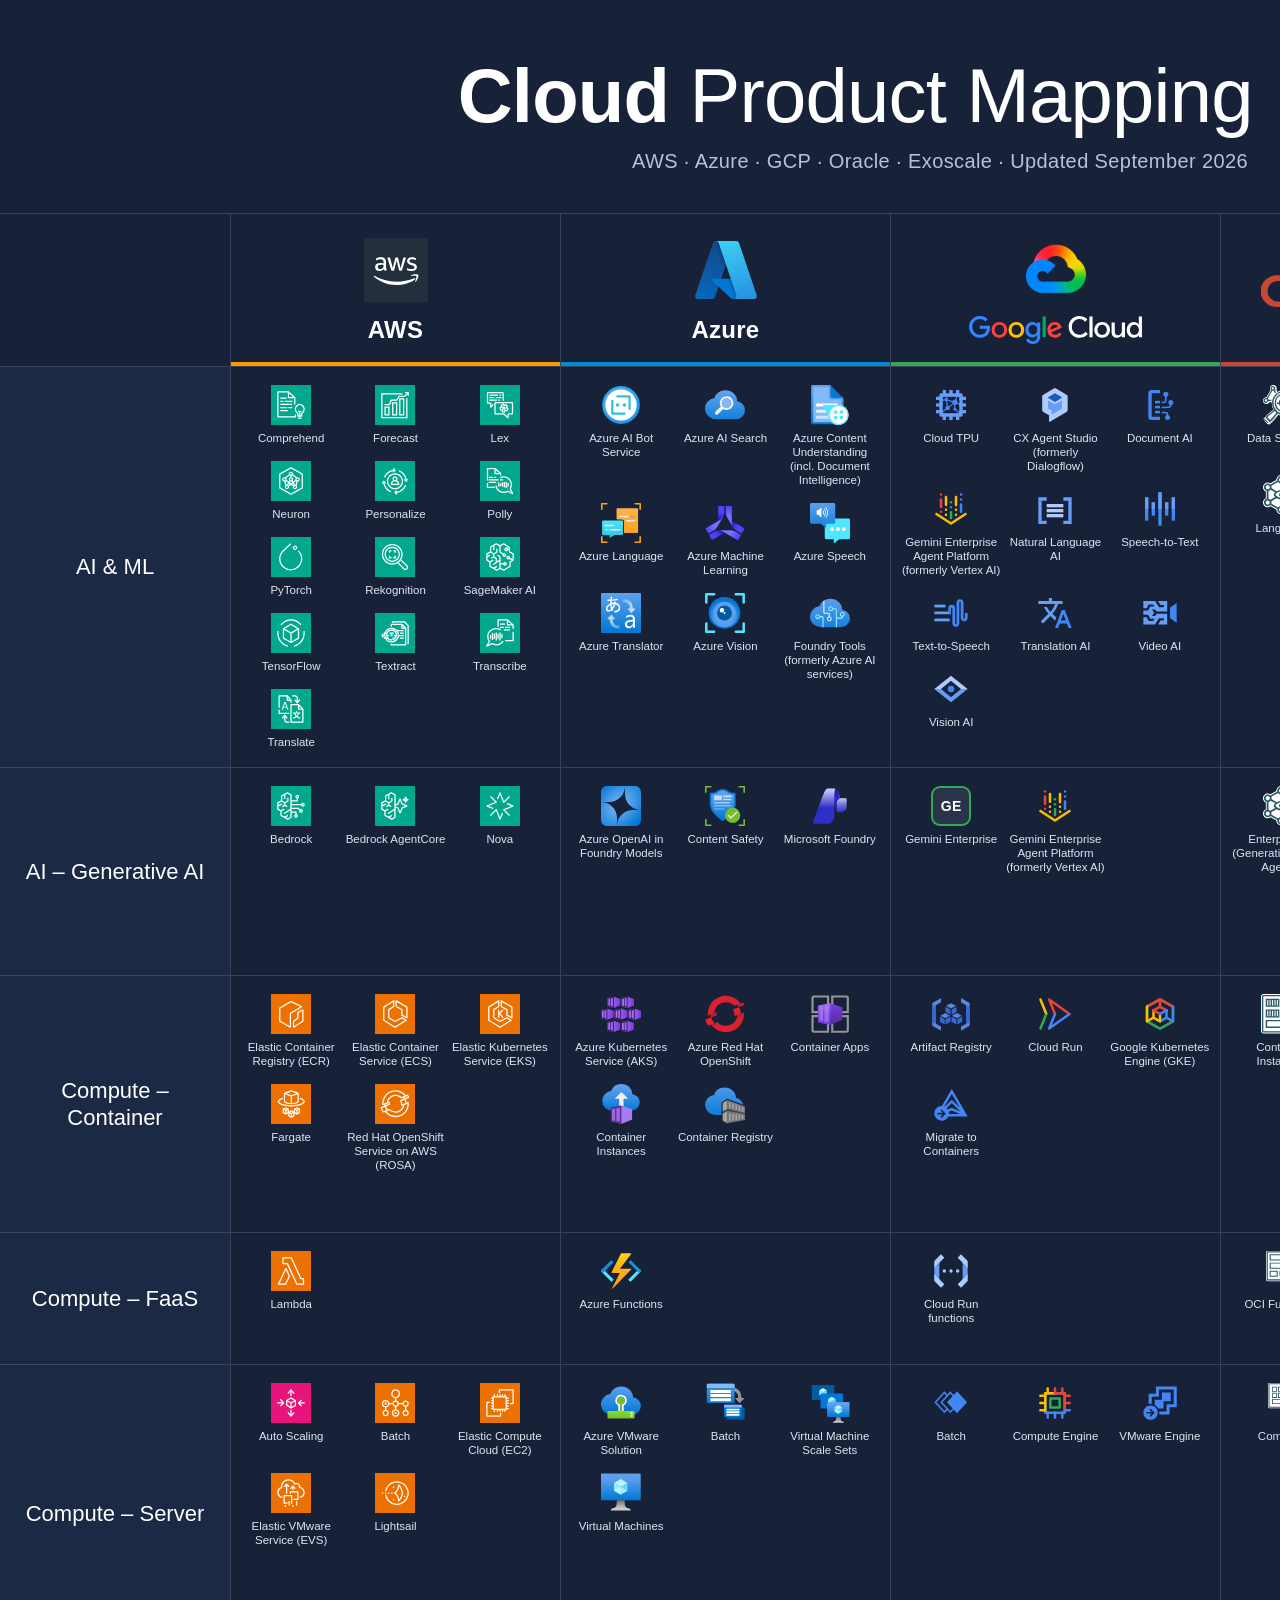
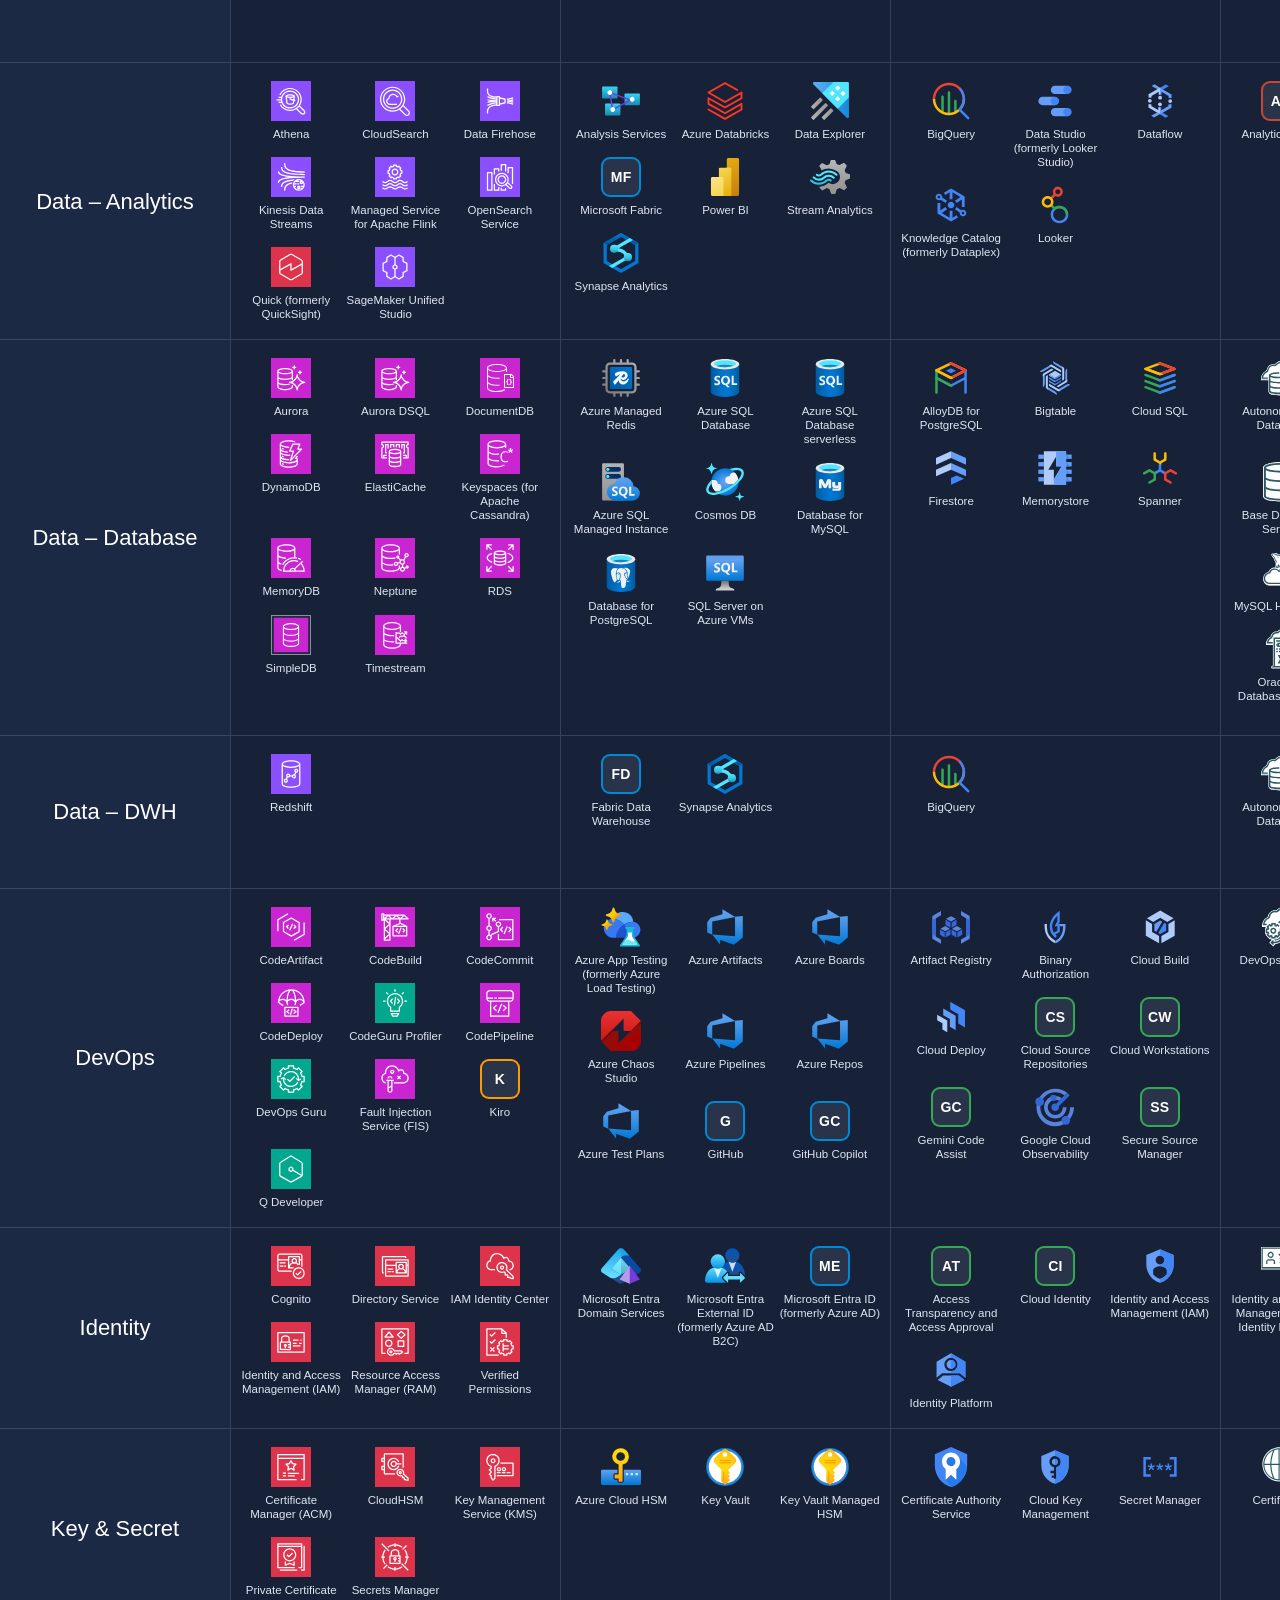
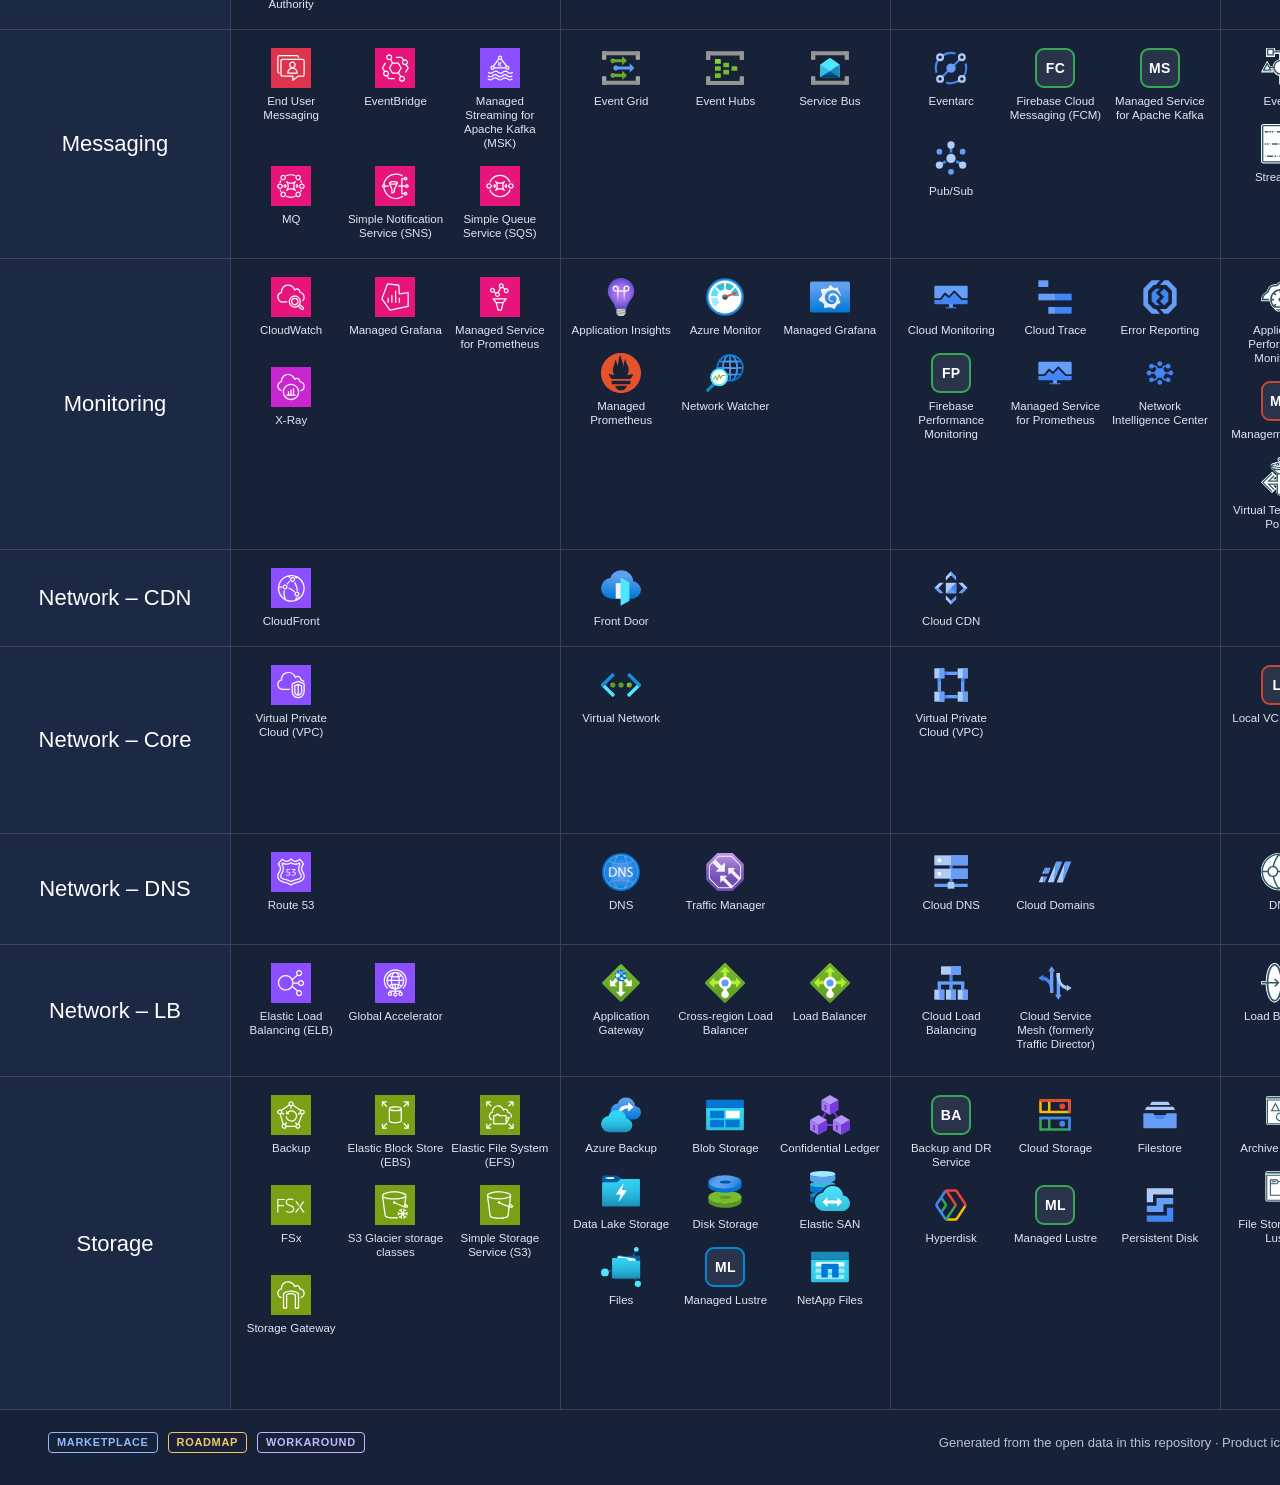
==== commit 4322eb95: "Use official provider logos in poster headers - Oracle wordmark from Wikimedia Commons - Exoscale wo" ====
--- a/docs/poster-brief.html
+++ b/docs/poster-brief.html
@@ -126,12 +126,16 @@
   flex-direction: column;
   align-items: center;
   justify-content: center;
-  gap: 12px;
-  padding: 26px 12px 22px;
+  gap: 14px;
+  min-height: 150px;
+  padding: 24px 12px 22px;
   box-shadow: inset 0 -4px 0 var(--provider);
 }
-.provider__mark { display: grid; place-items: center; height: 68px; }
-.provider__logo { max-height: 64px; max-width: 110px; object-fit: contain; }
+.provider__logo { height: 64px; max-width: 110px; object-fit: contain; }
+.provider__wordmark { height: 40px; max-width: 250px; object-fit: contain; }
+.provider__wordmark--small { height: 28px; }
+:root[data-theme="dark"] .only-light,
+:root[data-theme="light"] .only-dark { display: none; }
 .provider__name { font-size: 24px; font-weight: 700; letter-spacing: 0.01em; }
 
 .category {
@@ -236,11 +240,11 @@
   </header>
   <div class="grid">
 <div class="grid__corner"></div>
-<div class="provider" style="--provider:#FF9900"><span class="provider__mark"><img class="provider__logo" src="[data-uri]" alt=""></span><span class="provider__name">AWS</span></div>
-<div class="provider" style="--provider:#0089D6"><span class="provider__mark"><img class="provider__logo" src="[data-uri]" alt=""></span><span class="provider__name">Azure</span></div>
-<div class="provider" style="--provider:#34A853"><span class="provider__mark"></span><span class="provider__name">GCP</span></div>
-<div class="provider" style="--provider:#C74634"><span class="provider__mark"><img class="provider__logo" src="[data-uri]" alt=""></span><span class="provider__name">Oracle</span></div>
-<div class="provider" style="--provider:#DA291C"><span class="provider__mark"><img class="provider__logo" src="[data-uri]" alt=""></span><span class="provider__name">Exoscale</span></div>
+<div class="provider" style="--provider:#FF9900"><img class="provider__logo" src="[data-uri]" alt=""><span class="provider__name">AWS</span></div>
+<div class="provider" style="--provider:#0089D6"><img class="provider__logo" src="[data-uri]